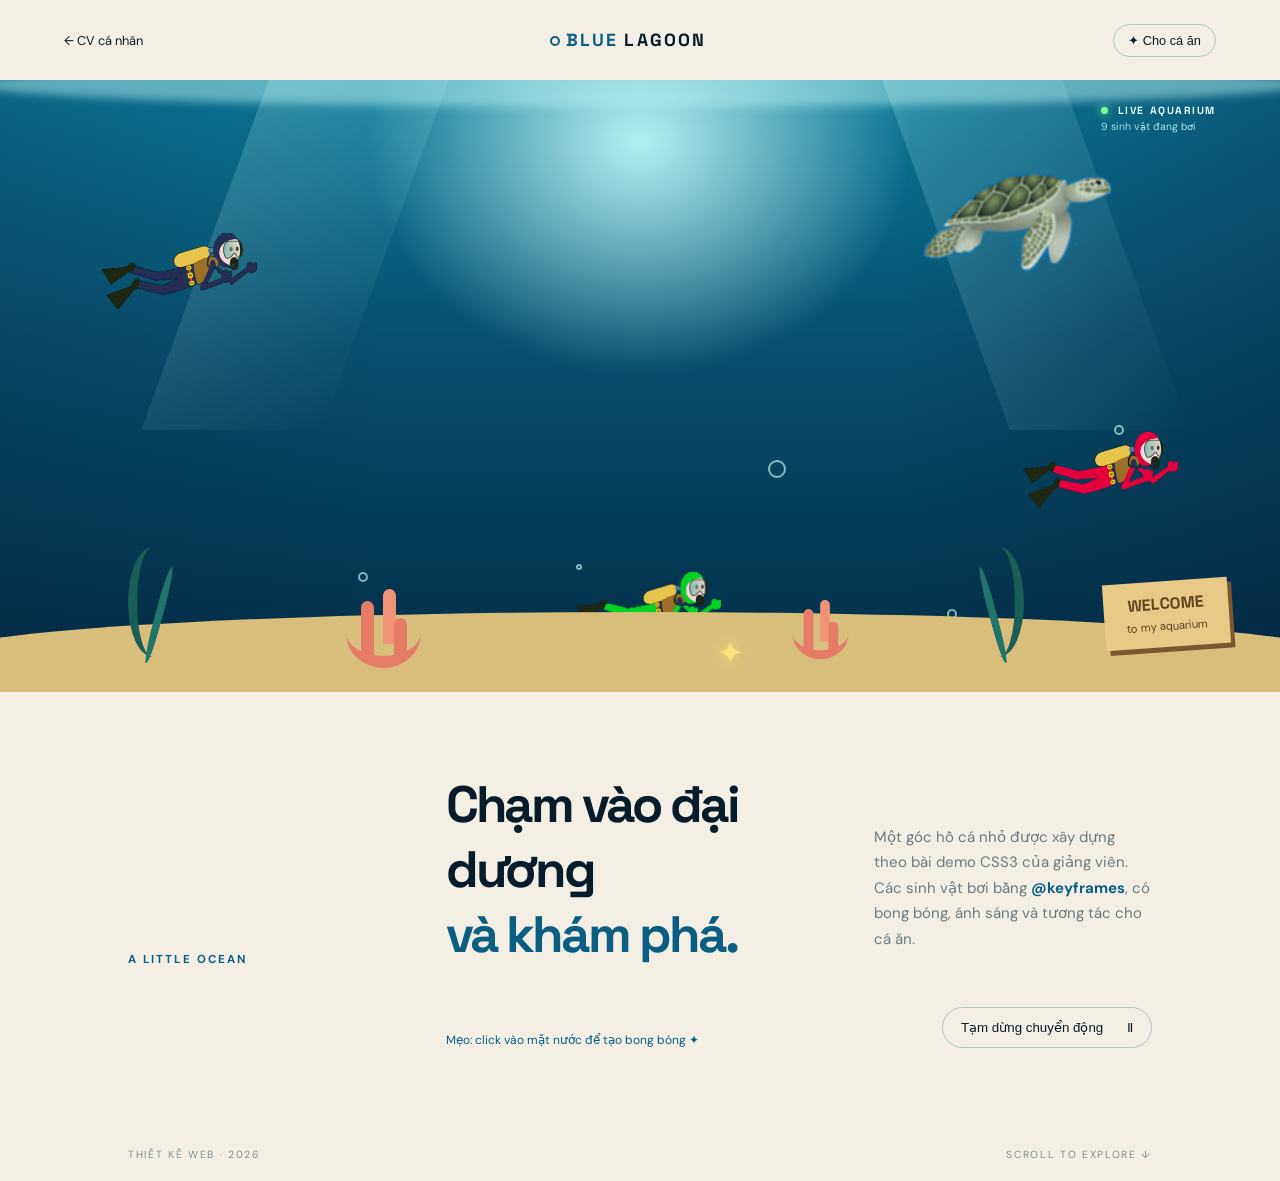
==== aquarium/index.html @ d22064ee "Polish aquarium scene and add water interaction Co-authored-by: Copilot <223556219+Copilot@users.nor" ====
<!DOCTYPE html>
<html lang="vi">
<head>
    <meta charset="UTF-8">
    <meta name="viewport" content="width=device-width, initial-scale=1.0">
    <meta name="description" content="Hồ cá tương tác - bài tập Thiết kế Web">
    <title>Hồ cá | Bài tập Thiết kế Web</title>
    <link rel="stylesheet" href="style.css">
</head>
<body>
    <header class="topbar">
        <a class="back-link" href="../profile.html">← CV cá nhân</a>
        <div class="title"><span class="bubble"></span><span>BLUE</span> LAGOON</div>
        <button class="feed-button" type="button">✦ Cho cá ăn</button>
    </header>
    <main>
        <section class="aquarium" aria-label="Hồ cá tương tác">
            <div class="water-surface"></div>
            <div class="light-ray ray-one"></div><div class="light-ray ray-two"></div>
            <div class="bubbles" aria-hidden="true"><i></i><i></i><i></i><i></i><i></i></div>
            <div class="water-label"><span class="live-dot"></span> LIVE AQUARIUM <small>9 sinh vật đang bơi</small></div>
            <img class="fish school-fish" src="assets/goldFishSchool.png" alt="Đàn cá vàng">
            <img class="fish school-fish school-fish-two" src="assets/goldFishSchool.png" alt="" aria-hidden="true">
            <img class="fish faint-fish" src="assets/faintSchool.png" alt="Đàn cá xanh">
            <img class="fish faint-fish faint-fish-two" src="assets/faintSchool.png" alt="" aria-hidden="true">
            <img class="animal turtle" src="assets/turtle.png" alt="Rùa biển">
            <img class="animal shark" src="assets/shark.png" alt="Cá mập">
            <img class="diver diver-one" src="assets/diver1.png" alt="Thợ lặn màu xanh">
            <img class="diver diver-two" src="assets/diver2.png" alt="Thợ lặn màu hồng">
            <img class="diver diver-three" src="assets/diver3.png" alt="Thợ lặn màu xanh lá">
            <div class="sand"></div><div class="seaweed seaweed-left"></div><div class="seaweed seaweed-right"></div>
            <div class="coral coral-left" aria-hidden="true"></div><div class="coral coral-right" aria-hidden="true"></div>
            <div class="treasure" aria-hidden="true">✦</div>
            <div class="food-zone" aria-live="polite"></div>
            <div class="sign">WELCOME<br><small>to my aquarium</small></div>
        </section>
        <section class="info">
            <p class="eyebrow">A LITTLE OCEAN</p>
            <h1>Chạm vào đại dương<br><em>và khám phá.</em></h1>
            <p class="description">Một góc hồ cá nhỏ được xây dựng theo bài demo CSS3 của giảng viên. Các sinh vật bơi bằng <strong>@keyframes</strong>, có bong bóng, ánh sáng và tương tác cho cá ăn.</p>
            <p class="hint">Mẹo: click vào mặt nước để tạo bong bóng ✦</p>
            <button class="motion-button" type="button" aria-pressed="true">Tạm dừng chuyển động <span>Ⅱ</span></button>
        </section>
    </main>
    <footer><span>THIẾT KẾ WEB · 2026</span><span>SCROLL TO EXPLORE ↓</span></footer>
    <script src="script.js"></script>
</body>
</html>
---- aquarium/style.css ----
@import url('https://fonts.googleapis.com/css2?family=DM+Sans:wght@400;500;700&family=Space+Grotesk:wght@500;700&display=swap');
:root{--ink:#071c2a;--blue:#0a5e82;--cyan:#6ed5d2;--cream:#f4efe5}*{box-sizing:border-box}body{margin:0;background:var(--cream);color:var(--ink);font:15px 'DM Sans',sans-serif}.topbar{height:80px;padding:0 5vw;display:flex;align-items:center;justify-content:space-between}.back-link,.feed-button{color:var(--ink);text-decoration:none;font-size:.8rem;background:none;border:0;cursor:pointer}.feed-button{border:1px solid #abc8c5;border-radius:50px;padding:8px 14px}.feed-button:hover{background:#dcefeb}.title{font:700 1.1rem 'Space Grotesk';letter-spacing:.12em}.title span{color:var(--blue)}.bubble{display:inline-block;width:10px;height:10px;border:2px solid var(--blue);border-radius:50%;margin-right:6px}.aquarium{height:min(68vh,620px);min-height:440px;position:relative;overflow:hidden;background:linear-gradient(180deg,#0d7897 0%,#07516f 42%,#032a44 100%);isolation:isolate}.aquarium:after{content:'';position:absolute;inset:0;background:radial-gradient(ellipse at 50% 10%,#b4eff2 0,transparent 30%),linear-gradient(90deg,rgba(8,28,55,.2),transparent 30%,transparent 70%,rgba(8,28,55,.3));z-index:-1}.water-surface{position:absolute;top:-18px;left:-2%;width:104%;height:45px;background:#b1eef0;opacity:.5;border-radius:50%;filter:blur(4px)}.light-ray{position:absolute;top:0;width:180px;height:350px;background:linear-gradient(130deg,rgba(200,255,255,.2),transparent);transform:skewX(-20deg)}.ray-one{left:16%}.ray-two{right:12%;transform:skewX(20deg)}.water-label{position:absolute;top:24px;right:5%;z-index:6;color:#e3ffff;font:700 .65rem 'Space Grotesk';letter-spacing:.15em}.water-label small{display:block;color:#a8e4e6;font:400 .65rem 'DM Sans';letter-spacing:0;margin-top:3px}.live-dot{display:inline-block;width:7px;height:7px;border-radius:50%;background:#79ff9e;box-shadow:0 0 10px #79ff9e;margin-right:5px;animation:pulse 1.4s infinite}.fish,.animal,.diver{position:absolute;z-index:2;user-select:none}.fish{width:140px}.school-fish{top:25%;left:-18%;animation:fish-cross 13s linear infinite}.school-fish-two{top:43%;left:-35%;width:105px;animation-duration:17s;animation-delay:-8s}.faint-fish{width:175px;top:48%;right:-25%;opacity:.75;animation:blue-cross 16s linear infinite}.faint-fish-two{top:64%;right:-35%;width:125px;animation-duration:20s;animation-delay:-14s}.animal{width:190px}.turtle{top:15%;right:13%;animation:turtle-path 12s ease-in-out infinite}.shark{width:230px;bottom:18%;left:-26%;animation:shark-path 18s linear infinite}.diver{width:155px}.diver-one{top:25%;left:8%;animation:dive 8s ease-in-out infinite}.diver-two{bottom:30%;right:8%;animation:dive 10s ease-in-out infinite reverse}.diver-three{width:145px;bottom:8%;left:45%;animation:dive 9s ease-in-out infinite 1s}.sand{position:absolute;bottom:-45px;left:-5%;width:110%;height:125px;background:#d9bd7a;border-radius:50% 50% 0 0/35% 35% 0 0;z-index:3}.seaweed{position:absolute;bottom:35px;width:50px;height:110px;border-left:9px solid #185f55;border-radius:50%;z-index:4}.seaweed:after{content:'';position:absolute;left:18px;top:18px;height:100px;border-left:8px solid #217469;border-radius:50%;transform:rotate(15deg)}.seaweed-left{left:10%}.seaweed-right{right:20%;transform:scaleX(-1)}.coral{position:absolute;bottom:24px;width:75px;height:70px;z-index:4;border-bottom:12px solid #e67b68;border-radius:50%}.coral:before,.coral:after{content:'';position:absolute;bottom:0;width:13px;border-radius:15px 15px 0 0;background:#e67b68}.coral:before{left:15px;height:55px;box-shadow:22px -12px 0 #ef9276}.coral:after{left:48px;height:38px}.coral-left{left:27%}.coral-right{right:33%;transform:scale(.75)}.treasure{position:absolute;bottom:18px;left:56%;z-index:4;color:#ffe27b;font-size:2rem;text-shadow:0 0 14px #ffe27b;animation:glow 2s infinite}.sign{position:absolute;z-index:5;bottom:45px;right:4%;padding:12px 22px;background:#e8c986;color:#5e4322;text-align:center;font:700 1rem 'Space Grotesk';transform:rotate(-4deg);box-shadow:4px 5px 0 #7b5730}.sign small{font:400 .7rem 'DM Sans'}.bubbles i{position:absolute;bottom:18%;left:28%;width:10px;height:10px;border:2px solid #b6f1ec;border-radius:50%;opacity:.7;animation:rise 6s infinite}.bubbles i:nth-child(2){left:60%;bottom:35%;width:18px;height:18px;animation-delay:1s}.bubbles i:nth-child(3){left:74%;bottom:12%;animation-delay:2.5s}.bubbles i:nth-child(4){left:45%;bottom:20%;width:6px;height:6px;animation-delay:3s}.bubbles i:nth-child(5){left:87%;bottom:42%;animation-delay:1.5s}.food-zone{position:absolute;inset:0;z-index:7;pointer-events:none}.food{position:absolute;width:8px;height:8px;background:#f1cc65;border-radius:50%;animation:food-fall 2.8s ease-in forwards;box-shadow:0 0 7px #ffe8a3}.water-ripple{position:absolute;width:25px;height:25px;border:2px solid #b8ffff;border-radius:50%;z-index:8;pointer-events:none;animation:ripple 1.4s ease-out forwards}.info{padding:80px 10vw;display:grid;grid-template-columns:1fr 1.4fr 1fr;gap:40px;align-items:end}.eyebrow{font-size:.72rem;letter-spacing:.18em;color:var(--blue);font-weight:700;margin:0}.info h1{font:700 clamp(2.2rem,4vw,4.2rem) 'Space Grotesk';letter-spacing:-.06em;margin:0}.info h1 em{color:var(--blue);font-style:normal}.description{max-width:300px;color:#687b82;line-height:1.7}.description strong{color:var(--blue)}.hint{color:#0a5e82;font-size:.75rem;grid-column:2;margin:0}.motion-button{border:1px solid #abc8c5;border-radius:50px;background:transparent;padding:12px 18px;color:var(--ink);cursor:pointer;justify-self:end}.motion-button span{margin-left:20px}footer{display:flex;justify-content:space-between;padding:20px 10vw;font-size:.65rem;letter-spacing:.16em;color:#789095}@keyframes fish-cross{0%{transform:translateX(0) scaleX(1)}45%{transform:translateX(65vw) translateY(28px) scaleX(1)}50%{transform:translateX(72vw) translateY(24px) scaleX(-1)}95%{transform:translateX(-4vw) translateY(-18px) scaleX(-1)}100%{transform:translateX(0) translateY(0) scaleX(1)}}@keyframes blue-cross{0%{transform:translateX(0) scaleX(-1)}48%{transform:translateX(-70vw) translateY(-25px) scaleX(-1)}52%{transform:translateX(-76vw) translateY(-20px) scaleX(1)}100%{transform:translateX(0) translateY(10px) scaleX(1)}}@keyframes shark-path{0%{transform:translateX(0) scaleX(1)}48%{transform:translateX(72vw) translateY(-35px) scaleX(1)}52%{transform:translateX(78vw) translateY(-35px) scaleX(-1)}100%{transform:translateX(0) translateY(12px) scaleX(-1)}}@keyframes turtle-path{0%,100%{transform:translate(0,0) rotate(2deg)}35%{transform:translate(-90px,35px) rotate(-5deg)}70%{transform:translate(-230px,10px) rotate(4deg)}}@keyframes float{50%{transform:translateY(-20px) rotate(3deg)}}@keyframes dive{50%{transform:translateY(25px) rotate(-4deg)}}@keyframes rise{to{transform:translateY(-230px);opacity:0}}@keyframes pulse{50%{opacity:.35}}@keyframes glow{50%{opacity:.45;transform:scale(1.2)}}@keyframes ripple{to{transform:scale(4);opacity:0}}@keyframes food-fall{0%{transform:translateY(0);opacity:1}100%{transform:translateY(340px) scale(.5);opacity:0}}.paused *{animation-play-state:paused!important}@media(max-width:750px){.topbar{padding:0 20px}.title{font-size:.8rem}.aquarium{min-height:500px}.diver{width:110px}.shark{width:180px;left:-35%}.turtle{width:150px;right:2%}.school-fish{left:-35%}.coral-left{left:18%}.coral-right{right:15%}.info{padding:55px 24px;display:block}.info h1{margin:18px 0}.description{max-width:none}.hint{margin-top:15px}.motion-button{margin-top:20px}.footer{padding:20px 24px}.footer span:last-child{display:none}}
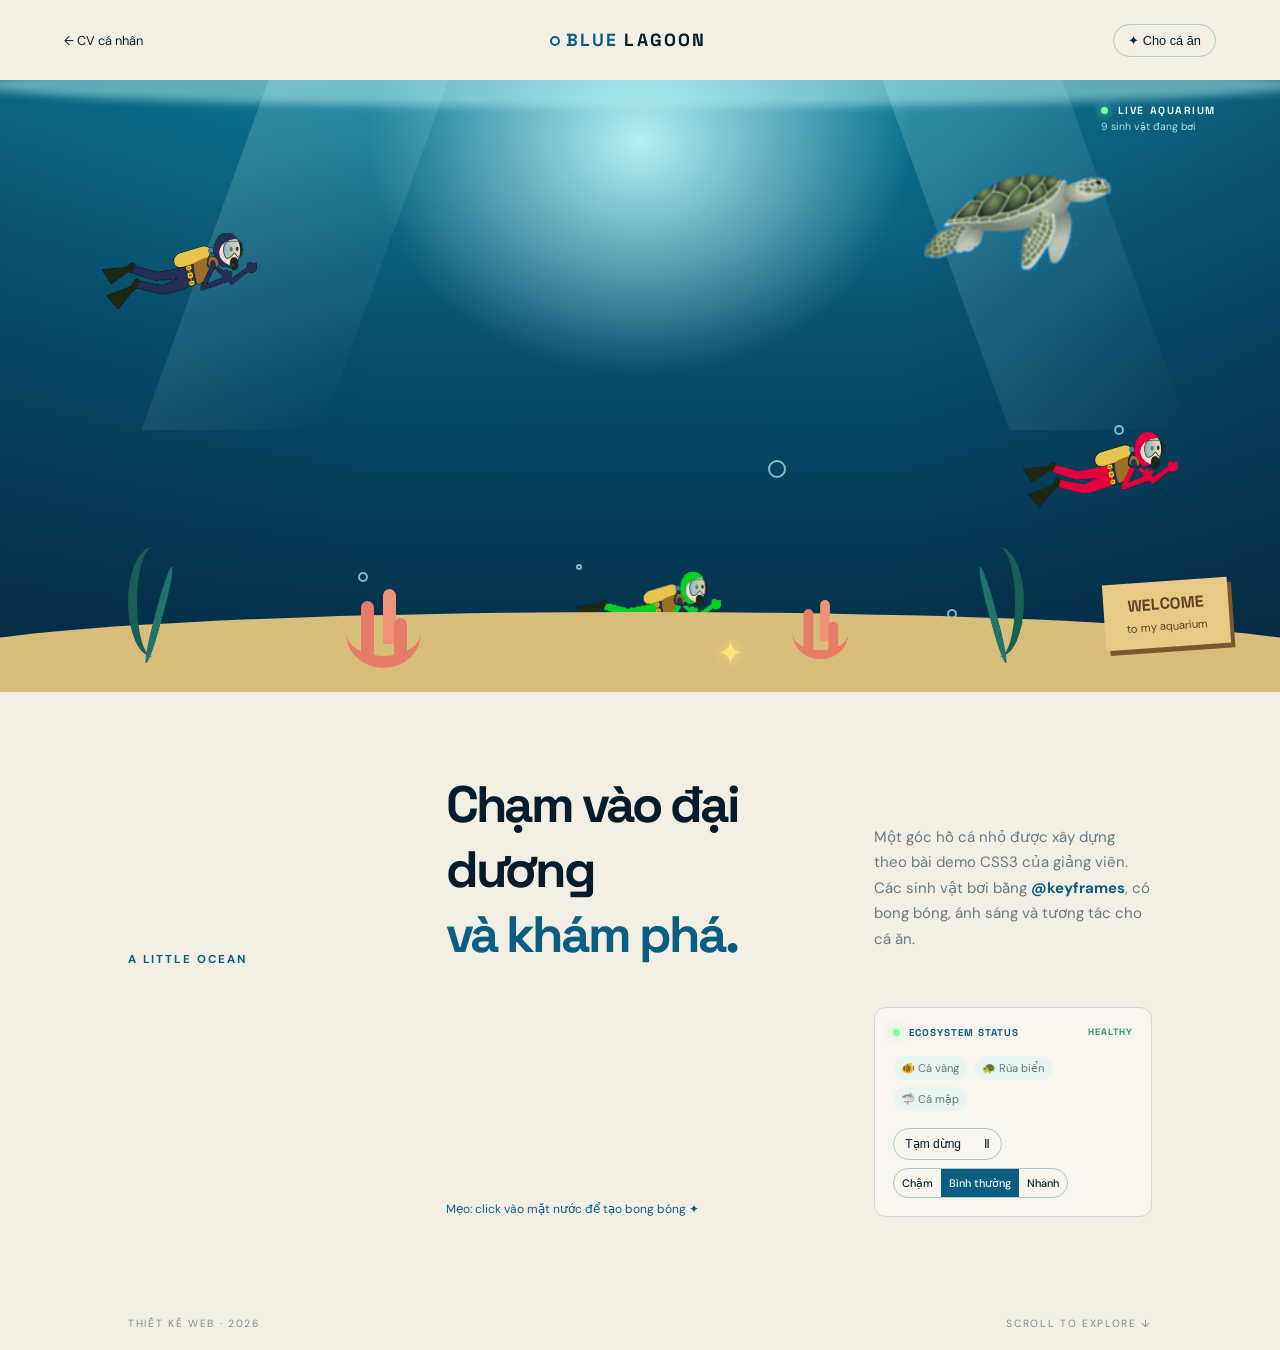
==== commit 1f6c0345: "Add aquarium status dashboard and speed controls Co-authored-by: Copilot <223556219+Copilot@users.no" ====
--- a/aquarium/index.html
+++ b/aquarium/index.html
@@ -39,7 +39,11 @@
             <h1>Chạm vào đại dương<br><em>và khám phá.</em></h1>
             <p class="description">Một góc hồ cá nhỏ được xây dựng theo bài demo CSS3 của giảng viên. Các sinh vật bơi bằng <strong>@keyframes</strong>, có bong bóng, ánh sáng và tương tác cho cá ăn.</p>
             <p class="hint">Mẹo: click vào mặt nước để tạo bong bóng ✦</p>
-            <button class="motion-button" type="button" aria-pressed="true">Tạm dừng chuyển động <span>Ⅱ</span></button>
+            <div class="aquarium-dashboard">
+                <div class="dashboard-title"><span class="live-dot"></span> ECOSYSTEM STATUS <b>HEALTHY</b></div>
+                <div class="species"><span>🐠 Cá vàng</span><span>🐢 Rùa biển</span><span>🦈 Cá mập</span></div>
+                <div class="controls"><button class="motion-button" type="button" aria-pressed="true">Tạm dừng <span>Ⅱ</span></button><div class="speed-controls" aria-label="Tốc độ bơi"><button type="button" data-speed="slow">Chậm</button><button class="active" type="button" data-speed="normal">Bình thường</button><button type="button" data-speed="fast">Nhanh</button></div></div>
+            </div>
         </section>
     </main>
     <footer><span>THIẾT KẾ WEB · 2026</span><span>SCROLL TO EXPLORE ↓</span></footer>
--- a/aquarium/style.css
+++ b/aquarium/style.css
@@ -1,2 +1,3 @@
 @import url('https://fonts.googleapis.com/css2?family=DM+Sans:wght@400;500;700&family=Space+Grotesk:wght@500;700&display=swap');
 :root{--ink:#071c2a;--blue:#0a5e82;--cyan:#6ed5d2;--cream:#f4efe5}*{box-sizing:border-box}body{margin:0;background:var(--cream);color:var(--ink);font:15px 'DM Sans',sans-serif}.topbar{height:80px;padding:0 5vw;display:flex;align-items:center;justify-content:space-between}.back-link,.feed-button{color:var(--ink);text-decoration:none;font-size:.8rem;background:none;border:0;cursor:pointer}.feed-button{border:1px solid #abc8c5;border-radius:50px;padding:8px 14px}.feed-button:hover{background:#dcefeb}.title{font:700 1.1rem 'Space Grotesk';letter-spacing:.12em}.title span{color:var(--blue)}.bubble{display:inline-block;width:10px;height:10px;border:2px solid var(--blue);border-radius:50%;margin-right:6px}.aquarium{height:min(68vh,620px);min-height:440px;position:relative;overflow:hidden;background:linear-gradient(180deg,#0d7897 0%,#07516f 42%,#032a44 100%);isolation:isolate}.aquarium:after{content:'';position:absolute;inset:0;background:radial-gradient(ellipse at 50% 10%,#b4eff2 0,transparent 30%),linear-gradient(90deg,rgba(8,28,55,.2),transparent 30%,transparent 70%,rgba(8,28,55,.3));z-index:-1}.water-surface{position:absolute;top:-18px;left:-2%;width:104%;height:45px;background:#b1eef0;opacity:.5;border-radius:50%;filter:blur(4px)}.light-ray{position:absolute;top:0;width:180px;height:350px;background:linear-gradient(130deg,rgba(200,255,255,.2),transparent);transform:skewX(-20deg)}.ray-one{left:16%}.ray-two{right:12%;transform:skewX(20deg)}.water-label{position:absolute;top:24px;right:5%;z-index:6;color:#e3ffff;font:700 .65rem 'Space Grotesk';letter-spacing:.15em}.water-label small{display:block;color:#a8e4e6;font:400 .65rem 'DM Sans';letter-spacing:0;margin-top:3px}.live-dot{display:inline-block;width:7px;height:7px;border-radius:50%;background:#79ff9e;box-shadow:0 0 10px #79ff9e;margin-right:5px;animation:pulse 1.4s infinite}.fish,.animal,.diver{position:absolute;z-index:2;user-select:none}.fish{width:140px}.school-fish{top:25%;left:-18%;animation:fish-cross 13s linear infinite}.school-fish-two{top:43%;left:-35%;width:105px;animation-duration:17s;animation-delay:-8s}.faint-fish{width:175px;top:48%;right:-25%;opacity:.75;animation:blue-cross 16s linear infinite}.faint-fish-two{top:64%;right:-35%;width:125px;animation-duration:20s;animation-delay:-14s}.animal{width:190px}.turtle{top:15%;right:13%;animation:turtle-path 12s ease-in-out infinite}.shark{width:230px;bottom:18%;left:-26%;animation:shark-path 18s linear infinite}.diver{width:155px}.diver-one{top:25%;left:8%;animation:dive 8s ease-in-out infinite}.diver-two{bottom:30%;right:8%;animation:dive 10s ease-in-out infinite reverse}.diver-three{width:145px;bottom:8%;left:45%;animation:dive 9s ease-in-out infinite 1s}.sand{position:absolute;bottom:-45px;left:-5%;width:110%;height:125px;background:#d9bd7a;border-radius:50% 50% 0 0/35% 35% 0 0;z-index:3}.seaweed{position:absolute;bottom:35px;width:50px;height:110px;border-left:9px solid #185f55;border-radius:50%;z-index:4}.seaweed:after{content:'';position:absolute;left:18px;top:18px;height:100px;border-left:8px solid #217469;border-radius:50%;transform:rotate(15deg)}.seaweed-left{left:10%}.seaweed-right{right:20%;transform:scaleX(-1)}.coral{position:absolute;bottom:24px;width:75px;height:70px;z-index:4;border-bottom:12px solid #e67b68;border-radius:50%}.coral:before,.coral:after{content:'';position:absolute;bottom:0;width:13px;border-radius:15px 15px 0 0;background:#e67b68}.coral:before{left:15px;height:55px;box-shadow:22px -12px 0 #ef9276}.coral:after{left:48px;height:38px}.coral-left{left:27%}.coral-right{right:33%;transform:scale(.75)}.treasure{position:absolute;bottom:18px;left:56%;z-index:4;color:#ffe27b;font-size:2rem;text-shadow:0 0 14px #ffe27b;animation:glow 2s infinite}.sign{position:absolute;z-index:5;bottom:45px;right:4%;padding:12px 22px;background:#e8c986;color:#5e4322;text-align:center;font:700 1rem 'Space Grotesk';transform:rotate(-4deg);box-shadow:4px 5px 0 #7b5730}.sign small{font:400 .7rem 'DM Sans'}.bubbles i{position:absolute;bottom:18%;left:28%;width:10px;height:10px;border:2px solid #b6f1ec;border-radius:50%;opacity:.7;animation:rise 6s infinite}.bubbles i:nth-child(2){left:60%;bottom:35%;width:18px;height:18px;animation-delay:1s}.bubbles i:nth-child(3){left:74%;bottom:12%;animation-delay:2.5s}.bubbles i:nth-child(4){left:45%;bottom:20%;width:6px;height:6px;animation-delay:3s}.bubbles i:nth-child(5){left:87%;bottom:42%;animation-delay:1.5s}.food-zone{position:absolute;inset:0;z-index:7;pointer-events:none}.food{position:absolute;width:8px;height:8px;background:#f1cc65;border-radius:50%;animation:food-fall 2.8s ease-in forwards;box-shadow:0 0 7px #ffe8a3}.water-ripple{position:absolute;width:25px;height:25px;border:2px solid #b8ffff;border-radius:50%;z-index:8;pointer-events:none;animation:ripple 1.4s ease-out forwards}.info{padding:80px 10vw;display:grid;grid-template-columns:1fr 1.4fr 1fr;gap:40px;align-items:end}.eyebrow{font-size:.72rem;letter-spacing:.18em;color:var(--blue);font-weight:700;margin:0}.info h1{font:700 clamp(2.2rem,4vw,4.2rem) 'Space Grotesk';letter-spacing:-.06em;margin:0}.info h1 em{color:var(--blue);font-style:normal}.description{max-width:300px;color:#687b82;line-height:1.7}.description strong{color:var(--blue)}.hint{color:#0a5e82;font-size:.75rem;grid-column:2;margin:0}.motion-button{border:1px solid #abc8c5;border-radius:50px;background:transparent;padding:12px 18px;color:var(--ink);cursor:pointer;justify-self:end}.motion-button span{margin-left:20px}footer{display:flex;justify-content:space-between;padding:20px 10vw;font-size:.65rem;letter-spacing:.16em;color:#789095}@keyframes fish-cross{0%{transform:translateX(0) scaleX(1)}45%{transform:translateX(65vw) translateY(28px) scaleX(1)}50%{transform:translateX(72vw) translateY(24px) scaleX(-1)}95%{transform:translateX(-4vw) translateY(-18px) scaleX(-1)}100%{transform:translateX(0) translateY(0) scaleX(1)}}@keyframes blue-cross{0%{transform:translateX(0) scaleX(-1)}48%{transform:translateX(-70vw) translateY(-25px) scaleX(-1)}52%{transform:translateX(-76vw) translateY(-20px) scaleX(1)}100%{transform:translateX(0) translateY(10px) scaleX(1)}}@keyframes shark-path{0%{transform:translateX(0) scaleX(1)}48%{transform:translateX(72vw) translateY(-35px) scaleX(1)}52%{transform:translateX(78vw) translateY(-35px) scaleX(-1)}100%{transform:translateX(0) translateY(12px) scaleX(-1)}}@keyframes turtle-path{0%,100%{transform:translate(0,0) rotate(2deg)}35%{transform:translate(-90px,35px) rotate(-5deg)}70%{transform:translate(-230px,10px) rotate(4deg)}}@keyframes float{50%{transform:translateY(-20px) rotate(3deg)}}@keyframes dive{50%{transform:translateY(25px) rotate(-4deg)}}@keyframes rise{to{transform:translateY(-230px);opacity:0}}@keyframes pulse{50%{opacity:.35}}@keyframes glow{50%{opacity:.45;transform:scale(1.2)}}@keyframes ripple{to{transform:scale(4);opacity:0}}@keyframes food-fall{0%{transform:translateY(0);opacity:1}100%{transform:translateY(340px) scale(.5);opacity:0}}.paused *{animation-play-state:paused!important}@media(max-width:750px){.topbar{padding:0 20px}.title{font-size:.8rem}.aquarium{min-height:500px}.diver{width:110px}.shark{width:180px;left:-35%}.turtle{width:150px;right:2%}.school-fish{left:-35%}.coral-left{left:18%}.coral-right{right:15%}.info{padding:55px 24px;display:block}.info h1{margin:18px 0}.description{max-width:none}.hint{margin-top:15px}.motion-button{margin-top:20px}.footer{padding:20px 24px}.footer span:last-child{display:none}}
+.aquarium-dashboard{grid-column:3;border:1px solid #c8dcd8;border-radius:12px;padding:18px;background:rgba(255,255,255,.32);min-width:230px}.dashboard-title{font:700 .62rem 'Space Grotesk';letter-spacing:.1em;color:var(--blue)}.dashboard-title b{float:right;color:#2d9a69;font-size:.58rem}.species{display:flex;flex-wrap:wrap;gap:7px;margin:17px 0;color:#627980;font-size:.7rem}.species span{background:#e8f4f0;border-radius:50px;padding:5px 8px}.controls{display:flex;flex-wrap:wrap;gap:8px}.motion-button{margin:0!important;padding:8px 11px;font-size:.75rem}.speed-controls{display:flex;border:1px solid #abc8c5;border-radius:50px;overflow:hidden}.speed-controls button{border:0;background:transparent;color:var(--ink);font:500 .68rem 'DM Sans';padding:7px 8px;cursor:pointer}.speed-controls button.active,.speed-controls button:hover{background:var(--blue);color:#fff}.speed-slow .school-fish{animation-duration:22s}.speed-slow .school-fish-two{animation-duration:28s}.speed-slow .faint-fish{animation-duration:25s}.speed-slow .faint-fish-two{animation-duration:30s}.speed-slow .shark{animation-duration:28s}.speed-fast .school-fish{animation-duration:8s}.speed-fast .school-fish-two{animation-duration:11s}.speed-fast .faint-fish{animation-duration:10s}.speed-fast .faint-fish-two{animation-duration:13s}.speed-fast .shark{animation-duration:12s}@media(max-width:750px){.aquarium-dashboard{margin-top:25px}.controls{display:block}.speed-controls{display:inline-flex;margin-top:10px}}
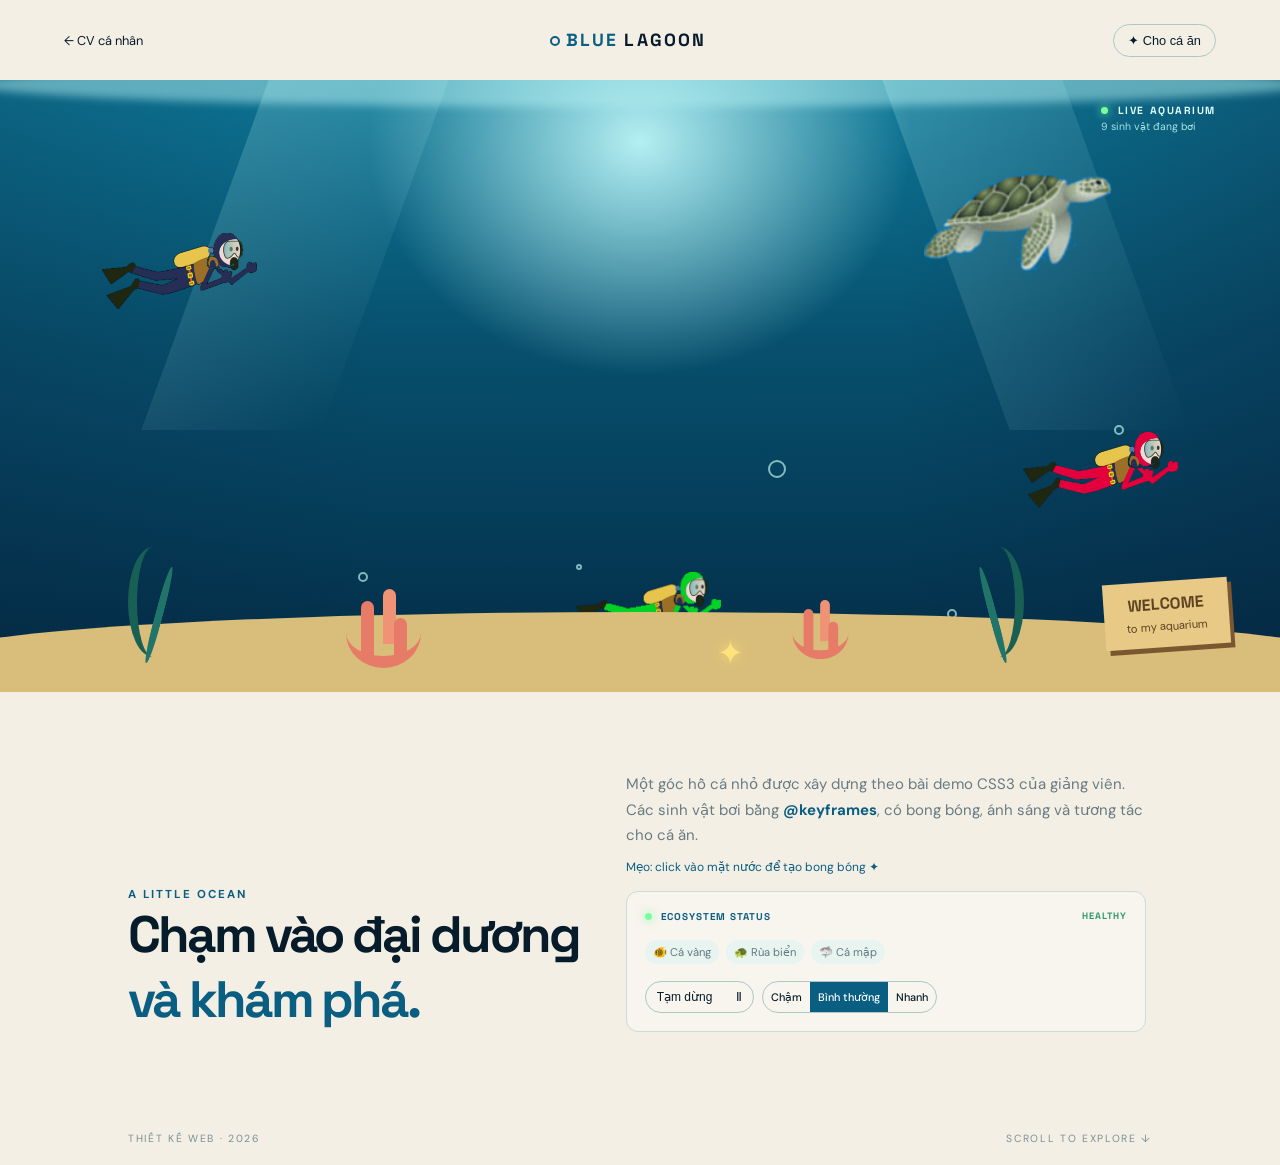
==== commit 51447e4b: "Fix aquarium layout and cache speed controls Co-authored-by: Copilot <223556219+Copilot@users.norepl" ====
--- a/aquarium/index.html
+++ b/aquarium/index.html
@@ -35,18 +35,22 @@
             <div class="sign">WELCOME<br><small>to my aquarium</small></div>
         </section>
         <section class="info">
-            <p class="eyebrow">A LITTLE OCEAN</p>
-            <h1>Chạm vào đại dương<br><em>và khám phá.</em></h1>
-            <p class="description">Một góc hồ cá nhỏ được xây dựng theo bài demo CSS3 của giảng viên. Các sinh vật bơi bằng <strong>@keyframes</strong>, có bong bóng, ánh sáng và tương tác cho cá ăn.</p>
-            <p class="hint">Mẹo: click vào mặt nước để tạo bong bóng ✦</p>
-            <div class="aquarium-dashboard">
-                <div class="dashboard-title"><span class="live-dot"></span> ECOSYSTEM STATUS <b>HEALTHY</b></div>
-                <div class="species"><span>🐠 Cá vàng</span><span>🐢 Rùa biển</span><span>🦈 Cá mập</span></div>
-                <div class="controls"><button class="motion-button" type="button" aria-pressed="true">Tạm dừng <span>Ⅱ</span></button><div class="speed-controls" aria-label="Tốc độ bơi"><button type="button" data-speed="slow">Chậm</button><button class="active" type="button" data-speed="normal">Bình thường</button><button type="button" data-speed="fast">Nhanh</button></div></div>
+            <div class="info-heading">
+                <p class="eyebrow">A LITTLE OCEAN</p>
+                <h1>Chạm vào đại dương<br><em>và khám phá.</em></h1>
+            </div>
+            <div class="info-panel">
+                <p class="description">Một góc hồ cá nhỏ được xây dựng theo bài demo CSS3 của giảng viên. Các sinh vật bơi bằng <strong>@keyframes</strong>, có bong bóng, ánh sáng và tương tác cho cá ăn.</p>
+                <p class="hint">Mẹo: click vào mặt nước để tạo bong bóng ✦</p>
+                <div class="aquarium-dashboard">
+                    <div class="dashboard-title"><span class="live-dot"></span> ECOSYSTEM STATUS <b>HEALTHY</b></div>
+                    <div class="species"><span>🐠 Cá vàng</span><span>🐢 Rùa biển</span><span>🦈 Cá mập</span></div>
+                    <div class="controls"><button class="motion-button" type="button" aria-pressed="true">Tạm dừng <span>Ⅱ</span></button><div class="speed-controls" aria-label="Tốc độ bơi"><button type="button" data-speed="slow">Chậm</button><button type="button" class="active" data-speed="normal">Bình thường</button><button type="button" data-speed="fast">Nhanh</button></div></div>
+                </div>
             </div>
         </section>
     </main>
     <footer><span>THIẾT KẾ WEB · 2026</span><span>SCROLL TO EXPLORE ↓</span></footer>
-    <script src="script.js"></script>
+    <script src="script.js?v=fix1"></script>
 </body>
 </html>
--- a/aquarium/style.css
+++ b/aquarium/style.css
@@ -1,3 +1,12 @@
 @import url('https://fonts.googleapis.com/css2?family=DM+Sans:wght@400;500;700&family=Space+Grotesk:wght@500;700&display=swap');
-:root{--ink:#071c2a;--blue:#0a5e82;--cyan:#6ed5d2;--cream:#f4efe5}*{box-sizing:border-box}body{margin:0;background:var(--cream);color:var(--ink);font:15px 'DM Sans',sans-serif}.topbar{height:80px;padding:0 5vw;display:flex;align-items:center;justify-content:space-between}.back-link,.feed-button{color:var(--ink);text-decoration:none;font-size:.8rem;background:none;border:0;cursor:pointer}.feed-button{border:1px solid #abc8c5;border-radius:50px;padding:8px 14px}.feed-button:hover{background:#dcefeb}.title{font:700 1.1rem 'Space Grotesk';letter-spacing:.12em}.title span{color:var(--blue)}.bubble{display:inline-block;width:10px;height:10px;border:2px solid var(--blue);border-radius:50%;margin-right:6px}.aquarium{height:min(68vh,620px);min-height:440px;position:relative;overflow:hidden;background:linear-gradient(180deg,#0d7897 0%,#07516f 42%,#032a44 100%);isolation:isolate}.aquarium:after{content:'';position:absolute;inset:0;background:radial-gradient(ellipse at 50% 10%,#b4eff2 0,transparent 30%),linear-gradient(90deg,rgba(8,28,55,.2),transparent 30%,transparent 70%,rgba(8,28,55,.3));z-index:-1}.water-surface{position:absolute;top:-18px;left:-2%;width:104%;height:45px;background:#b1eef0;opacity:.5;border-radius:50%;filter:blur(4px)}.light-ray{position:absolute;top:0;width:180px;height:350px;background:linear-gradient(130deg,rgba(200,255,255,.2),transparent);transform:skewX(-20deg)}.ray-one{left:16%}.ray-two{right:12%;transform:skewX(20deg)}.water-label{position:absolute;top:24px;right:5%;z-index:6;color:#e3ffff;font:700 .65rem 'Space Grotesk';letter-spacing:.15em}.water-label small{display:block;color:#a8e4e6;font:400 .65rem 'DM Sans';letter-spacing:0;margin-top:3px}.live-dot{display:inline-block;width:7px;height:7px;border-radius:50%;background:#79ff9e;box-shadow:0 0 10px #79ff9e;margin-right:5px;animation:pulse 1.4s infinite}.fish,.animal,.diver{position:absolute;z-index:2;user-select:none}.fish{width:140px}.school-fish{top:25%;left:-18%;animation:fish-cross 13s linear infinite}.school-fish-two{top:43%;left:-35%;width:105px;animation-duration:17s;animation-delay:-8s}.faint-fish{width:175px;top:48%;right:-25%;opacity:.75;animation:blue-cross 16s linear infinite}.faint-fish-two{top:64%;right:-35%;width:125px;animation-duration:20s;animation-delay:-14s}.animal{width:190px}.turtle{top:15%;right:13%;animation:turtle-path 12s ease-in-out infinite}.shark{width:230px;bottom:18%;left:-26%;animation:shark-path 18s linear infinite}.diver{width:155px}.diver-one{top:25%;left:8%;animation:dive 8s ease-in-out infinite}.diver-two{bottom:30%;right:8%;animation:dive 10s ease-in-out infinite reverse}.diver-three{width:145px;bottom:8%;left:45%;animation:dive 9s ease-in-out infinite 1s}.sand{position:absolute;bottom:-45px;left:-5%;width:110%;height:125px;background:#d9bd7a;border-radius:50% 50% 0 0/35% 35% 0 0;z-index:3}.seaweed{position:absolute;bottom:35px;width:50px;height:110px;border-left:9px solid #185f55;border-radius:50%;z-index:4}.seaweed:after{content:'';position:absolute;left:18px;top:18px;height:100px;border-left:8px solid #217469;border-radius:50%;transform:rotate(15deg)}.seaweed-left{left:10%}.seaweed-right{right:20%;transform:scaleX(-1)}.coral{position:absolute;bottom:24px;width:75px;height:70px;z-index:4;border-bottom:12px solid #e67b68;border-radius:50%}.coral:before,.coral:after{content:'';position:absolute;bottom:0;width:13px;border-radius:15px 15px 0 0;background:#e67b68}.coral:before{left:15px;height:55px;box-shadow:22px -12px 0 #ef9276}.coral:after{left:48px;height:38px}.coral-left{left:27%}.coral-right{right:33%;transform:scale(.75)}.treasure{position:absolute;bottom:18px;left:56%;z-index:4;color:#ffe27b;font-size:2rem;text-shadow:0 0 14px #ffe27b;animation:glow 2s infinite}.sign{position:absolute;z-index:5;bottom:45px;right:4%;padding:12px 22px;background:#e8c986;color:#5e4322;text-align:center;font:700 1rem 'Space Grotesk';transform:rotate(-4deg);box-shadow:4px 5px 0 #7b5730}.sign small{font:400 .7rem 'DM Sans'}.bubbles i{position:absolute;bottom:18%;left:28%;width:10px;height:10px;border:2px solid #b6f1ec;border-radius:50%;opacity:.7;animation:rise 6s infinite}.bubbles i:nth-child(2){left:60%;bottom:35%;width:18px;height:18px;animation-delay:1s}.bubbles i:nth-child(3){left:74%;bottom:12%;animation-delay:2.5s}.bubbles i:nth-child(4){left:45%;bottom:20%;width:6px;height:6px;animation-delay:3s}.bubbles i:nth-child(5){left:87%;bottom:42%;animation-delay:1.5s}.food-zone{position:absolute;inset:0;z-index:7;pointer-events:none}.food{position:absolute;width:8px;height:8px;background:#f1cc65;border-radius:50%;animation:food-fall 2.8s ease-in forwards;box-shadow:0 0 7px #ffe8a3}.water-ripple{position:absolute;width:25px;height:25px;border:2px solid #b8ffff;border-radius:50%;z-index:8;pointer-events:none;animation:ripple 1.4s ease-out forwards}.info{padding:80px 10vw;display:grid;grid-template-columns:1fr 1.4fr 1fr;gap:40px;align-items:end}.eyebrow{font-size:.72rem;letter-spacing:.18em;color:var(--blue);font-weight:700;margin:0}.info h1{font:700 clamp(2.2rem,4vw,4.2rem) 'Space Grotesk';letter-spacing:-.06em;margin:0}.info h1 em{color:var(--blue);font-style:normal}.description{max-width:300px;color:#687b82;line-height:1.7}.description strong{color:var(--blue)}.hint{color:#0a5e82;font-size:.75rem;grid-column:2;margin:0}.motion-button{border:1px solid #abc8c5;border-radius:50px;background:transparent;padding:12px 18px;color:var(--ink);cursor:pointer;justify-self:end}.motion-button span{margin-left:20px}footer{display:flex;justify-content:space-between;padding:20px 10vw;font-size:.65rem;letter-spacing:.16em;color:#789095}@keyframes fish-cross{0%{transform:translateX(0) scaleX(1)}45%{transform:translateX(65vw) translateY(28px) scaleX(1)}50%{transform:translateX(72vw) translateY(24px) scaleX(-1)}95%{transform:translateX(-4vw) translateY(-18px) scaleX(-1)}100%{transform:translateX(0) translateY(0) scaleX(1)}}@keyframes blue-cross{0%{transform:translateX(0) scaleX(-1)}48%{transform:translateX(-70vw) translateY(-25px) scaleX(-1)}52%{transform:translateX(-76vw) translateY(-20px) scaleX(1)}100%{transform:translateX(0) translateY(10px) scaleX(1)}}@keyframes shark-path{0%{transform:translateX(0) scaleX(1)}48%{transform:translateX(72vw) translateY(-35px) scaleX(1)}52%{transform:translateX(78vw) translateY(-35px) scaleX(-1)}100%{transform:translateX(0) translateY(12px) scaleX(-1)}}@keyframes turtle-path{0%,100%{transform:translate(0,0) rotate(2deg)}35%{transform:translate(-90px,35px) rotate(-5deg)}70%{transform:translate(-230px,10px) rotate(4deg)}}@keyframes float{50%{transform:translateY(-20px) rotate(3deg)}}@keyframes dive{50%{transform:translateY(25px) rotate(-4deg)}}@keyframes rise{to{transform:translateY(-230px);opacity:0}}@keyframes pulse{50%{opacity:.35}}@keyframes glow{50%{opacity:.45;transform:scale(1.2)}}@keyframes ripple{to{transform:scale(4);opacity:0}}@keyframes food-fall{0%{transform:translateY(0);opacity:1}100%{transform:translateY(340px) scale(.5);opacity:0}}.paused *{animation-play-state:paused!important}@media(max-width:750px){.topbar{padding:0 20px}.title{font-size:.8rem}.aquarium{min-height:500px}.diver{width:110px}.shark{width:180px;left:-35%}.turtle{width:150px;right:2%}.school-fish{left:-35%}.coral-left{left:18%}.coral-right{right:15%}.info{padding:55px 24px;display:block}.info h1{margin:18px 0}.description{max-width:none}.hint{margin-top:15px}.motion-button{margin-top:20px}.footer{padding:20px 24px}.footer span:last-child{display:none}}
-.aquarium-dashboard{grid-column:3;border:1px solid #c8dcd8;border-radius:12px;padding:18px;background:rgba(255,255,255,.32);min-width:230px}.dashboard-title{font:700 .62rem 'Space Grotesk';letter-spacing:.1em;color:var(--blue)}.dashboard-title b{float:right;color:#2d9a69;font-size:.58rem}.species{display:flex;flex-wrap:wrap;gap:7px;margin:17px 0;color:#627980;font-size:.7rem}.species span{background:#e8f4f0;border-radius:50px;padding:5px 8px}.controls{display:flex;flex-wrap:wrap;gap:8px}.motion-button{margin:0!important;padding:8px 11px;font-size:.75rem}.speed-controls{display:flex;border:1px solid #abc8c5;border-radius:50px;overflow:hidden}.speed-controls button{border:0;background:transparent;color:var(--ink);font:500 .68rem 'DM Sans';padding:7px 8px;cursor:pointer}.speed-controls button.active,.speed-controls button:hover{background:var(--blue);color:#fff}.speed-slow .school-fish{animation-duration:22s}.speed-slow .school-fish-two{animation-duration:28s}.speed-slow .faint-fish{animation-duration:25s}.speed-slow .faint-fish-two{animation-duration:30s}.speed-slow .shark{animation-duration:28s}.speed-fast .school-fish{animation-duration:8s}.speed-fast .school-fish-two{animation-duration:11s}.speed-fast .faint-fish{animation-duration:10s}.speed-fast .faint-fish-two{animation-duration:13s}.speed-fast .shark{animation-duration:12s}@media(max-width:750px){.aquarium-dashboard{margin-top:25px}.controls{display:block}.speed-controls{display:inline-flex;margin-top:10px}}
+:root{--ink:#071c2a;--blue:#0a5e82;--cyan:#6ed5d2;--cream:#f4efe5}*{box-sizing:border-box}body{margin:0;background:var(--cream);color:var(--ink);font:15px 'DM Sans',sans-serif}.topbar{height:80px;padding:0 5vw;display:flex;align-items:center;justify-content:space-between}.back-link,.feed-button{color:var(--ink);text-decoration:none;font-size:.8rem;background:none;border:0;cursor:pointer}.feed-button{border:1px solid #abc8c5;border-radius:50px;padding:8px 14px}.feed-button:hover{background:#dcefeb}.title{font:700 1.1rem 'Space Grotesk';letter-spacing:.12em}.title span{color:var(--blue)}.bubble{display:inline-block;width:10px;height:10px;border:2px solid var(--blue);border-radius:50%;margin-right:6px}.aquarium{height:min(68vh,620px);min-height:440px;position:relative;overflow:hidden;background:linear-gradient(180deg,#0d7897 0%,#07516f 42%,#032a44 100%);isolation:isolate;cursor:crosshair}.aquarium:after{content:'';position:absolute;inset:0;background:radial-gradient(ellipse at 50% 10%,#b4eff2 0,transparent 30%),linear-gradient(90deg,rgba(8,28,55,.2),transparent 30%,transparent 70%,rgba(8,28,55,.3));z-index:-1}.water-surface{position:absolute;top:-18px;left:-2%;width:104%;height:45px;background:#b1eef0;opacity:.5;border-radius:50%;filter:blur(4px)}.light-ray{position:absolute;top:0;width:180px;height:350px;background:linear-gradient(130deg,rgba(200,255,255,.2),transparent);transform:skewX(-20deg)}.ray-one{left:16%}.ray-two{right:12%;transform:skewX(20deg)}.water-label{position:absolute;top:24px;right:5%;z-index:6;color:#e3ffff;font:700 .65rem 'Space Grotesk';letter-spacing:.15em}.water-label small{display:block;color:#a8e4e6;font:400 .65rem 'DM Sans';letter-spacing:0;margin-top:3px}.live-dot{display:inline-block;width:7px;height:7px;border-radius:50%;background:#79ff9e;box-shadow:0 0 10px #79ff9e;margin-right:5px;animation:pulse 1.4s infinite}.fish,.animal,.diver{position:absolute;z-index:2;user-select:none}.fish{width:140px}.school-fish{top:25%;left:-18%;animation:fish-cross 13s linear infinite}.school-fish-two{top:43%;left:-35%;width:105px;animation-duration:17s;animation-delay:-8s}.faint-fish{width:175px;top:48%;right:-25%;opacity:.75;animation:blue-cross 16s linear infinite}.faint-fish-two{top:64%;right:-35%;width:125px;animation-duration:20s;animation-delay:-14s}.animal{width:190px}.turtle{top:15%;right:13%;animation:turtle-path 12s ease-in-out infinite}.shark{width:230px;bottom:18%;left:-26%;animation:shark-path 18s linear infinite}.diver{width:155px}.diver-one{top:25%;left:8%;animation:dive 8s ease-in-out infinite}.diver-two{bottom:30%;right:8%;animation:dive 10s ease-in-out infinite reverse}.diver-three{width:145px;bottom:8%;left:45%;animation:dive 9s ease-in-out infinite 1s}.sand{position:absolute;bottom:-45px;left:-5%;width:110%;height:125px;background:#d9bd7a;border-radius:50% 50% 0 0/35% 35% 0 0;z-index:3}.seaweed{position:absolute;bottom:35px;width:50px;height:110px;border-left:9px solid #185f55;border-radius:50%;z-index:4}.seaweed:after{content:'';position:absolute;left:18px;top:18px;height:100px;border-left:8px solid #217469;border-radius:50%;transform:rotate(15deg)}.seaweed-left{left:10%}.seaweed-right{right:20%;transform:scaleX(-1)}.coral{position:absolute;bottom:24px;width:75px;height:70px;z-index:4;border-bottom:12px solid #e67b68;border-radius:50%}.coral:before,.coral:after{content:'';position:absolute;bottom:0;width:13px;border-radius:15px 15px 0 0;background:#e67b68}.coral:before{left:15px;height:55px;box-shadow:22px -12px 0 #ef9276}.coral:after{left:48px;height:38px}.coral-left{left:27%}.coral-right{right:33%;transform:scale(.75)}.treasure{position:absolute;bottom:18px;left:56%;z-index:4;color:#ffe27b;font-size:2rem;text-shadow:0 0 14px #ffe27b;animation:glow 2s infinite}.sign{position:absolute;z-index:5;bottom:45px;right:4%;padding:12px 22px;background:#e8c986;color:#5e4322;text-align:center;font:700 1rem 'Space Grotesk';transform:rotate(-4deg);box-shadow:4px 5px 0 #7b5730}.sign small{font:400 .7rem 'DM Sans'}.bubbles i{position:absolute;bottom:18%;left:28%;width:10px;height:10px;border:2px solid #b6f1ec;border-radius:50%;opacity:.7;animation:rise 6s infinite}.bubbles i:nth-child(2){left:60%;bottom:35%;width:18px;height:18px;animation-delay:1s}.bubbles i:nth-child(3){left:74%;bottom:12%;animation-delay:2.5s}.bubbles i:nth-child(4){left:45%;bottom:20%;width:6px;height:6px;animation-delay:3s}.bubbles i:nth-child(5){left:87%;bottom:42%;animation-delay:1.5s}.food-zone{position:absolute;inset:0;z-index:7;pointer-events:none}.food{position:absolute;width:8px;height:8px;background:#f1cc65;border-radius:50%;animation:food-fall 2.8s ease-in forwards;box-shadow:0 0 7px #ffe8a3}.water-ripple{position:absolute;width:25px;height:25px;border:2px solid #b8ffff;border-radius:50%;z-index:8;pointer-events:none;animation:ripple 1.4s ease-out forwards}.info{padding:80px 10vw;display:grid;grid-template-columns:1fr 1.4fr 1fr;gap:40px;align-items:end}.eyebrow{font-size:.72rem;letter-spacing:.18em;color:var(--blue);font-weight:700;margin:0}.info h1{font:700 clamp(2.2rem,4vw,4.2rem) 'Space Grotesk';letter-spacing:-.06em;margin:0}.info h1 em{color:var(--blue);font-style:normal}.description{max-width:300px;color:#687b82;line-height:1.7}.description strong{color:var(--blue)}.hint{color:#0a5e82;font-size:.75rem;grid-column:2;margin:0}.motion-button{border:1px solid #abc8c5;border-radius:50px;background:transparent;padding:12px 18px;color:var(--ink);cursor:pointer;justify-self:end}.motion-button span{margin-left:20px}footer{display:flex;justify-content:space-between;padding:20px 10vw;font-size:.65rem;letter-spacing:.16em;color:#789095}@keyframes fish-cross{0%{transform:translateX(0) scaleX(1)}45%{transform:translateX(65vw) translateY(28px) scaleX(1)}50%{transform:translateX(72vw) translateY(24px) scaleX(-1)}95%{transform:translateX(-4vw) translateY(-18px) scaleX(-1)}100%{transform:translateX(0) translateY(0) scaleX(1)}}@keyframes blue-cross{0%{transform:translateX(0) scaleX(-1)}48%{transform:translateX(-70vw) translateY(-25px) scaleX(-1)}52%{transform:translateX(-76vw) translateY(-20px) scaleX(1)}100%{transform:translateX(0) translateY(10px) scaleX(1)}}@keyframes shark-path{0%{transform:translateX(0) scaleX(1)}48%{transform:translateX(72vw) translateY(-35px) scaleX(1)}52%{transform:translateX(78vw) translateY(-35px) scaleX(-1)}100%{transform:translateX(0) translateY(12px) scaleX(-1)}}@keyframes turtle-path{0%,100%{transform:translate(0,0) rotate(2deg)}35%{transform:translate(-90px,35px) rotate(-5deg)}70%{transform:translate(-230px,10px) rotate(4deg)}}@keyframes float{50%{transform:translateY(-20px) rotate(3deg)}}@keyframes dive{50%{transform:translateY(25px) rotate(-4deg)}}@keyframes rise{to{transform:translateY(-230px);opacity:0}}@keyframes pulse{50%{opacity:.35}}@keyframes glow{50%{opacity:.45;transform:scale(1.2)}}@keyframes ripple{to{transform:scale(4);opacity:0}}@keyframes food-fall{0%{transform:translateY(0);opacity:1}100%{transform:translateY(340px) scale(.5);opacity:0}}.paused *{animation-play-state:paused!important}@media(max-width:750px){.topbar{padding:0 20px}.title{font-size:.8rem}.aquarium{min-height:500px}.diver{width:110px}.shark{width:180px;left:-35%}.turtle{width:150px;right:2%}.school-fish{left:-35%}.coral-left{left:18%}.coral-right{right:15%}.info{padding:55px 24px;display:block}.info h1{margin:18px 0}.description{max-width:none}.hint{margin-top:15px}.motion-button{margin-top:20px}.footer{padding:20px 24px}.footer span:last-child{display:none}}
+.aquarium-dashboard{border:1px solid #c8dcd8;border-radius:12px;padding:18px;background:rgba(255,255,255,.32);min-width:230px}.dashboard-title{font:700 .62rem 'Space Grotesk';letter-spacing:.1em;color:var(--blue)}.dashboard-title b{float:right;color:#2d9a69;font-size:.58rem}.species{display:flex;flex-wrap:wrap;gap:7px;margin:17px 0;color:#627980;font-size:.7rem}.species span{background:#e8f4f0;border-radius:50px;padding:5px 8px}.controls{display:flex;flex-wrap:wrap;gap:8px}.motion-button{margin:0!important;padding:8px 11px;font-size:.75rem}.speed-controls{display:flex;border:1px solid #abc8c5;border-radius:50px;overflow:hidden}.speed-controls button{border:0;background:transparent;color:var(--ink);font:500 .68rem 'DM Sans';padding:7px 8px;cursor:pointer}.speed-controls button.active,.speed-controls button:hover{background:var(--blue);color:#fff}.speed-slow .school-fish{animation-duration:22s}.speed-slow .school-fish-two{animation-duration:28s}.speed-slow .faint-fish{animation-duration:25s}.speed-slow .faint-fish-two{animation-duration:30s}.speed-slow .shark{animation-duration:28s}.speed-fast .school-fish{animation-duration:8s}.speed-fast .school-fish-two{animation-duration:11s}.speed-fast .faint-fish{animation-duration:10s}.speed-fast .faint-fish-two{animation-duration:13s}.speed-fast .shark{animation-duration:12s}@media(max-width:950px){.info{grid-template-columns:1fr 1.15fr!important;gap:24px!important;padding:55px 7vw!important}.hint{grid-column:2}.aquarium-dashboard{grid-column:2}.info h1{font-size:3rem!important}}@media(max-width:750px){.aquarium-dashboard{grid-column:1;margin-top:25px}.hint{grid-column:1}.controls{display:block}.speed-controls{display:inline-flex;margin-top:10px}.info h1{font-size:2.4rem!important}}
+/* Improved bottom layout */
+.info{grid-template-columns:1fr 1.15fr}
+.info-heading{align-self:end}
+.info-panel{max-width:520px}
+.description{max-width:none;margin:0 0 10px}
+.hint{grid-column:auto;margin:0 0 16px}
+.aquarium-dashboard{width:100%;max-width:520px}
+.aquarium{cursor:crosshair}
+@media(max-width:750px){.info{display:block!important}.info-panel{margin-top:24px}.aquarium-dashboard{max-width:none}.species{justify-content:flex-start}.controls{display:flex}}
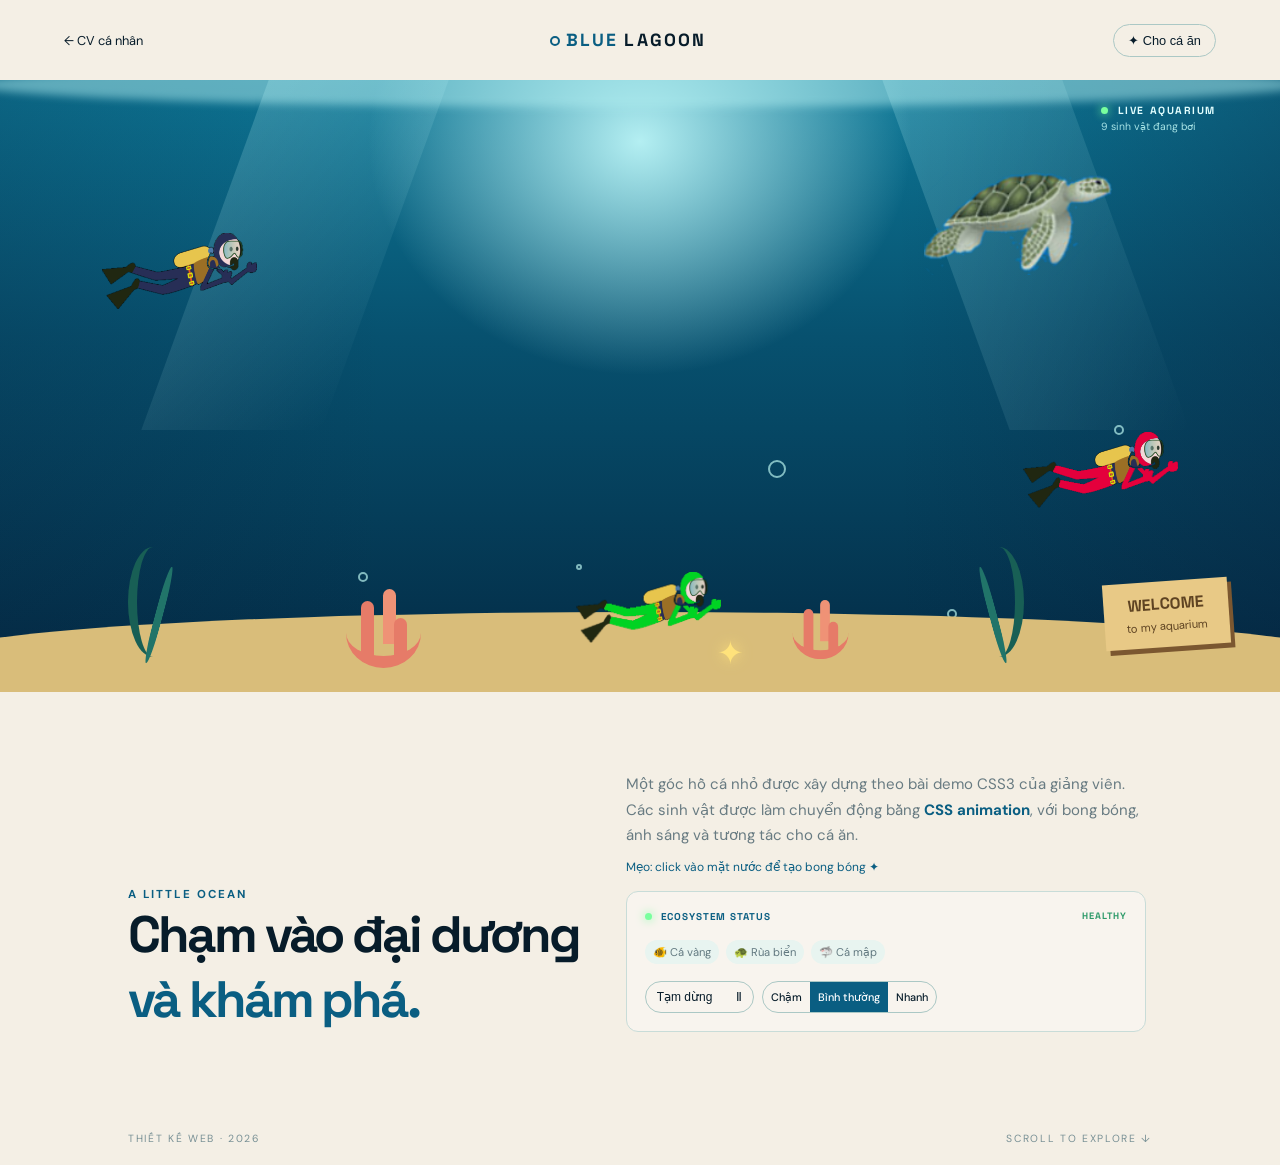
==== commit eb98d484: "Fix green diver layering and simplify aquarium copy Co-authored-by: Copilot <223556219+Copilot@users" ====
--- a/aquarium/index.html
+++ b/aquarium/index.html
@@ -5,7 +5,7 @@
     <meta name="viewport" content="width=device-width, initial-scale=1.0">
     <meta name="description" content="Hồ cá tương tác - bài tập Thiết kế Web">
     <title>Hồ cá | Bài tập Thiết kế Web</title>
-    <link rel="stylesheet" href="style.css">
+    <link rel="stylesheet" href="style.css?v=fixdiver">
 </head>
 <body>
     <header class="topbar">
@@ -18,7 +18,7 @@
             <div class="water-surface"></div>
             <div class="light-ray ray-one"></div><div class="light-ray ray-two"></div>
             <div class="bubbles" aria-hidden="true"><i></i><i></i><i></i><i></i><i></i></div>
-            <div class="water-label"><span class="live-dot"></span> LIVE AQUARIUM <small>9 sinh vật đang bơi</small></div>
+            <div class="water-label" aria-live="polite"><span class="live-dot"></span> LIVE AQUARIUM <small id="aquarium-status">9 sinh vật đang bơi</small></div>
             <img class="fish school-fish" src="assets/goldFishSchool.png" alt="Đàn cá vàng">
             <img class="fish school-fish school-fish-two" src="assets/goldFishSchool.png" alt="" aria-hidden="true">
             <img class="fish faint-fish" src="assets/faintSchool.png" alt="Đàn cá xanh">
@@ -40,7 +40,7 @@
                 <h1>Chạm vào đại dương<br><em>và khám phá.</em></h1>
             </div>
             <div class="info-panel">
-                <p class="description">Một góc hồ cá nhỏ được xây dựng theo bài demo CSS3 của giảng viên. Các sinh vật bơi bằng <strong>@keyframes</strong>, có bong bóng, ánh sáng và tương tác cho cá ăn.</p>
+                <p class="description">Một góc hồ cá nhỏ được xây dựng theo bài demo CSS3 của giảng viên. Các sinh vật được làm chuyển động bằng <strong>CSS animation</strong>, với bong bóng, ánh sáng và tương tác cho cá ăn.</p>
                 <p class="hint">Mẹo: click vào mặt nước để tạo bong bóng ✦</p>
                 <div class="aquarium-dashboard">
                     <div class="dashboard-title"><span class="live-dot"></span> ECOSYSTEM STATUS <b>HEALTHY</b></div>
@@ -51,6 +51,6 @@
         </section>
     </main>
     <footer><span>THIẾT KẾ WEB · 2026</span><span>SCROLL TO EXPLORE ↓</span></footer>
-    <script src="script.js?v=fix1"></script>
+    <script src="script.js?v=246e26e"></script>
 </body>
 </html>
--- a/aquarium/style.css
+++ b/aquarium/style.css
@@ -1,5 +1,5 @@
 @import url('https://fonts.googleapis.com/css2?family=DM+Sans:wght@400;500;700&family=Space+Grotesk:wght@500;700&display=swap');
-:root{--ink:#071c2a;--blue:#0a5e82;--cyan:#6ed5d2;--cream:#f4efe5}*{box-sizing:border-box}body{margin:0;background:var(--cream);color:var(--ink);font:15px 'DM Sans',sans-serif}.topbar{height:80px;padding:0 5vw;display:flex;align-items:center;justify-content:space-between}.back-link,.feed-button{color:var(--ink);text-decoration:none;font-size:.8rem;background:none;border:0;cursor:pointer}.feed-button{border:1px solid #abc8c5;border-radius:50px;padding:8px 14px}.feed-button:hover{background:#dcefeb}.title{font:700 1.1rem 'Space Grotesk';letter-spacing:.12em}.title span{color:var(--blue)}.bubble{display:inline-block;width:10px;height:10px;border:2px solid var(--blue);border-radius:50%;margin-right:6px}.aquarium{height:min(68vh,620px);min-height:440px;position:relative;overflow:hidden;background:linear-gradient(180deg,#0d7897 0%,#07516f 42%,#032a44 100%);isolation:isolate;cursor:crosshair}.aquarium:after{content:'';position:absolute;inset:0;background:radial-gradient(ellipse at 50% 10%,#b4eff2 0,transparent 30%),linear-gradient(90deg,rgba(8,28,55,.2),transparent 30%,transparent 70%,rgba(8,28,55,.3));z-index:-1}.water-surface{position:absolute;top:-18px;left:-2%;width:104%;height:45px;background:#b1eef0;opacity:.5;border-radius:50%;filter:blur(4px)}.light-ray{position:absolute;top:0;width:180px;height:350px;background:linear-gradient(130deg,rgba(200,255,255,.2),transparent);transform:skewX(-20deg)}.ray-one{left:16%}.ray-two{right:12%;transform:skewX(20deg)}.water-label{position:absolute;top:24px;right:5%;z-index:6;color:#e3ffff;font:700 .65rem 'Space Grotesk';letter-spacing:.15em}.water-label small{display:block;color:#a8e4e6;font:400 .65rem 'DM Sans';letter-spacing:0;margin-top:3px}.live-dot{display:inline-block;width:7px;height:7px;border-radius:50%;background:#79ff9e;box-shadow:0 0 10px #79ff9e;margin-right:5px;animation:pulse 1.4s infinite}.fish,.animal,.diver{position:absolute;z-index:2;user-select:none}.fish{width:140px}.school-fish{top:25%;left:-18%;animation:fish-cross 13s linear infinite}.school-fish-two{top:43%;left:-35%;width:105px;animation-duration:17s;animation-delay:-8s}.faint-fish{width:175px;top:48%;right:-25%;opacity:.75;animation:blue-cross 16s linear infinite}.faint-fish-two{top:64%;right:-35%;width:125px;animation-duration:20s;animation-delay:-14s}.animal{width:190px}.turtle{top:15%;right:13%;animation:turtle-path 12s ease-in-out infinite}.shark{width:230px;bottom:18%;left:-26%;animation:shark-path 18s linear infinite}.diver{width:155px}.diver-one{top:25%;left:8%;animation:dive 8s ease-in-out infinite}.diver-two{bottom:30%;right:8%;animation:dive 10s ease-in-out infinite reverse}.diver-three{width:145px;bottom:8%;left:45%;animation:dive 9s ease-in-out infinite 1s}.sand{position:absolute;bottom:-45px;left:-5%;width:110%;height:125px;background:#d9bd7a;border-radius:50% 50% 0 0/35% 35% 0 0;z-index:3}.seaweed{position:absolute;bottom:35px;width:50px;height:110px;border-left:9px solid #185f55;border-radius:50%;z-index:4}.seaweed:after{content:'';position:absolute;left:18px;top:18px;height:100px;border-left:8px solid #217469;border-radius:50%;transform:rotate(15deg)}.seaweed-left{left:10%}.seaweed-right{right:20%;transform:scaleX(-1)}.coral{position:absolute;bottom:24px;width:75px;height:70px;z-index:4;border-bottom:12px solid #e67b68;border-radius:50%}.coral:before,.coral:after{content:'';position:absolute;bottom:0;width:13px;border-radius:15px 15px 0 0;background:#e67b68}.coral:before{left:15px;height:55px;box-shadow:22px -12px 0 #ef9276}.coral:after{left:48px;height:38px}.coral-left{left:27%}.coral-right{right:33%;transform:scale(.75)}.treasure{position:absolute;bottom:18px;left:56%;z-index:4;color:#ffe27b;font-size:2rem;text-shadow:0 0 14px #ffe27b;animation:glow 2s infinite}.sign{position:absolute;z-index:5;bottom:45px;right:4%;padding:12px 22px;background:#e8c986;color:#5e4322;text-align:center;font:700 1rem 'Space Grotesk';transform:rotate(-4deg);box-shadow:4px 5px 0 #7b5730}.sign small{font:400 .7rem 'DM Sans'}.bubbles i{position:absolute;bottom:18%;left:28%;width:10px;height:10px;border:2px solid #b6f1ec;border-radius:50%;opacity:.7;animation:rise 6s infinite}.bubbles i:nth-child(2){left:60%;bottom:35%;width:18px;height:18px;animation-delay:1s}.bubbles i:nth-child(3){left:74%;bottom:12%;animation-delay:2.5s}.bubbles i:nth-child(4){left:45%;bottom:20%;width:6px;height:6px;animation-delay:3s}.bubbles i:nth-child(5){left:87%;bottom:42%;animation-delay:1.5s}.food-zone{position:absolute;inset:0;z-index:7;pointer-events:none}.food{position:absolute;width:8px;height:8px;background:#f1cc65;border-radius:50%;animation:food-fall 2.8s ease-in forwards;box-shadow:0 0 7px #ffe8a3}.water-ripple{position:absolute;width:25px;height:25px;border:2px solid #b8ffff;border-radius:50%;z-index:8;pointer-events:none;animation:ripple 1.4s ease-out forwards}.info{padding:80px 10vw;display:grid;grid-template-columns:1fr 1.4fr 1fr;gap:40px;align-items:end}.eyebrow{font-size:.72rem;letter-spacing:.18em;color:var(--blue);font-weight:700;margin:0}.info h1{font:700 clamp(2.2rem,4vw,4.2rem) 'Space Grotesk';letter-spacing:-.06em;margin:0}.info h1 em{color:var(--blue);font-style:normal}.description{max-width:300px;color:#687b82;line-height:1.7}.description strong{color:var(--blue)}.hint{color:#0a5e82;font-size:.75rem;grid-column:2;margin:0}.motion-button{border:1px solid #abc8c5;border-radius:50px;background:transparent;padding:12px 18px;color:var(--ink);cursor:pointer;justify-self:end}.motion-button span{margin-left:20px}footer{display:flex;justify-content:space-between;padding:20px 10vw;font-size:.65rem;letter-spacing:.16em;color:#789095}@keyframes fish-cross{0%{transform:translateX(0) scaleX(1)}45%{transform:translateX(65vw) translateY(28px) scaleX(1)}50%{transform:translateX(72vw) translateY(24px) scaleX(-1)}95%{transform:translateX(-4vw) translateY(-18px) scaleX(-1)}100%{transform:translateX(0) translateY(0) scaleX(1)}}@keyframes blue-cross{0%{transform:translateX(0) scaleX(-1)}48%{transform:translateX(-70vw) translateY(-25px) scaleX(-1)}52%{transform:translateX(-76vw) translateY(-20px) scaleX(1)}100%{transform:translateX(0) translateY(10px) scaleX(1)}}@keyframes shark-path{0%{transform:translateX(0) scaleX(1)}48%{transform:translateX(72vw) translateY(-35px) scaleX(1)}52%{transform:translateX(78vw) translateY(-35px) scaleX(-1)}100%{transform:translateX(0) translateY(12px) scaleX(-1)}}@keyframes turtle-path{0%,100%{transform:translate(0,0) rotate(2deg)}35%{transform:translate(-90px,35px) rotate(-5deg)}70%{transform:translate(-230px,10px) rotate(4deg)}}@keyframes float{50%{transform:translateY(-20px) rotate(3deg)}}@keyframes dive{50%{transform:translateY(25px) rotate(-4deg)}}@keyframes rise{to{transform:translateY(-230px);opacity:0}}@keyframes pulse{50%{opacity:.35}}@keyframes glow{50%{opacity:.45;transform:scale(1.2)}}@keyframes ripple{to{transform:scale(4);opacity:0}}@keyframes food-fall{0%{transform:translateY(0);opacity:1}100%{transform:translateY(340px) scale(.5);opacity:0}}.paused *{animation-play-state:paused!important}@media(max-width:750px){.topbar{padding:0 20px}.title{font-size:.8rem}.aquarium{min-height:500px}.diver{width:110px}.shark{width:180px;left:-35%}.turtle{width:150px;right:2%}.school-fish{left:-35%}.coral-left{left:18%}.coral-right{right:15%}.info{padding:55px 24px;display:block}.info h1{margin:18px 0}.description{max-width:none}.hint{margin-top:15px}.motion-button{margin-top:20px}.footer{padding:20px 24px}.footer span:last-child{display:none}}
+:root{--ink:#071c2a;--blue:#0a5e82;--cyan:#6ed5d2;--cream:#f4efe5}*{box-sizing:border-box}body{margin:0;background:var(--cream);color:var(--ink);font:15px 'DM Sans',sans-serif}.topbar{height:80px;padding:0 5vw;display:flex;align-items:center;justify-content:space-between}.back-link,.feed-button{color:var(--ink);text-decoration:none;font-size:.8rem;background:none;border:0;cursor:pointer}.feed-button{border:1px solid #abc8c5;border-radius:50px;padding:8px 14px}.feed-button:hover{background:#dcefeb}.title{font:700 1.1rem 'Space Grotesk';letter-spacing:.12em}.title span{color:var(--blue)}.bubble{display:inline-block;width:10px;height:10px;border:2px solid var(--blue);border-radius:50%;margin-right:6px}.aquarium{height:min(68vh,620px);min-height:440px;position:relative;overflow:hidden;background:linear-gradient(180deg,#0d7897 0%,#07516f 42%,#032a44 100%);isolation:isolate;cursor:crosshair}.aquarium:after{content:'';position:absolute;inset:0;background:radial-gradient(ellipse at 50% 10%,#b4eff2 0,transparent 30%),linear-gradient(90deg,rgba(8,28,55,.2),transparent 30%,transparent 70%,rgba(8,28,55,.3));z-index:-1}.water-surface{position:absolute;top:-18px;left:-2%;width:104%;height:45px;background:#b1eef0;opacity:.5;border-radius:50%;filter:blur(4px)}.light-ray{position:absolute;top:0;width:180px;height:350px;background:linear-gradient(130deg,rgba(200,255,255,.2),transparent);transform:skewX(-20deg)}.ray-one{left:16%}.ray-two{right:12%;transform:skewX(20deg)}.water-label{position:absolute;top:24px;right:5%;z-index:6;color:#e3ffff;font:700 .65rem 'Space Grotesk';letter-spacing:.15em}.water-label small{display:block;color:#a8e4e6;font:400 .65rem 'DM Sans';letter-spacing:0;margin-top:3px}.live-dot{display:inline-block;width:7px;height:7px;border-radius:50%;background:#79ff9e;box-shadow:0 0 10px #79ff9e;margin-right:5px;animation:pulse 1.4s infinite}.fish,.animal,.diver{position:absolute;z-index:2;user-select:none}.fish{width:140px}.school-fish{top:25%;left:-18%;animation:fish-cross 13s linear infinite}.school-fish-two{top:43%;left:-35%;width:105px;animation-duration:17s;animation-delay:-8s}.faint-fish{width:175px;top:48%;right:-25%;opacity:.75;animation:blue-cross 16s linear infinite}.faint-fish-two{top:64%;right:-35%;width:125px;animation-duration:20s;animation-delay:-14s}.animal{width:190px}.turtle{top:15%;right:13%;animation:turtle-path 12s ease-in-out infinite}.shark{width:230px;bottom:18%;left:-26%;animation:shark-path 18s linear infinite}.diver{width:155px}.diver-one{top:25%;left:8%;animation:dive 8s ease-in-out infinite}.diver-two{bottom:30%;right:8%;animation:dive 10s ease-in-out infinite reverse}.diver-one,.diver-two,.diver-three{z-index:6}.diver-three{width:145px;bottom:8%;left:45%;animation:dive 9s ease-in-out infinite 1s}.sand{position:absolute;bottom:-45px;left:-5%;width:110%;height:125px;background:#d9bd7a;border-radius:50% 50% 0 0/35% 35% 0 0;z-index:3}.seaweed{position:absolute;bottom:35px;width:50px;height:110px;border-left:9px solid #185f55;border-radius:50%;z-index:4}.seaweed:after{content:'';position:absolute;left:18px;top:18px;height:100px;border-left:8px solid #217469;border-radius:50%;transform:rotate(15deg)}.seaweed-left{left:10%}.seaweed-right{right:20%;transform:scaleX(-1)}.coral{position:absolute;bottom:24px;width:75px;height:70px;z-index:4;border-bottom:12px solid #e67b68;border-radius:50%}.coral:before,.coral:after{content:'';position:absolute;bottom:0;width:13px;border-radius:15px 15px 0 0;background:#e67b68}.coral:before{left:15px;height:55px;box-shadow:22px -12px 0 #ef9276}.coral:after{left:48px;height:38px}.coral-left{left:27%}.coral-right{right:33%;transform:scale(.75)}.treasure{position:absolute;bottom:18px;left:56%;z-index:4;color:#ffe27b;font-size:2rem;text-shadow:0 0 14px #ffe27b;animation:glow 2s infinite}.sign{position:absolute;z-index:5;bottom:45px;right:4%;padding:12px 22px;background:#e8c986;color:#5e4322;text-align:center;font:700 1rem 'Space Grotesk';transform:rotate(-4deg);box-shadow:4px 5px 0 #7b5730}.sign small{font:400 .7rem 'DM Sans'}.bubbles i{position:absolute;bottom:18%;left:28%;width:10px;height:10px;border:2px solid #b6f1ec;border-radius:50%;opacity:.7;animation:rise 6s infinite}.bubbles i:nth-child(2){left:60%;bottom:35%;width:18px;height:18px;animation-delay:1s}.bubbles i:nth-child(3){left:74%;bottom:12%;animation-delay:2.5s}.bubbles i:nth-child(4){left:45%;bottom:20%;width:6px;height:6px;animation-delay:3s}.bubbles i:nth-child(5){left:87%;bottom:42%;animation-delay:1.5s}.food-zone{position:absolute;inset:0;z-index:7;pointer-events:none}.food{position:absolute;width:8px;height:8px;background:#f1cc65;border-radius:50%;animation:food-fall 2.8s ease-in forwards;box-shadow:0 0 7px #ffe8a3}.water-ripple{position:absolute;width:25px;height:25px;border:2px solid #b8ffff;border-radius:50%;z-index:8;pointer-events:none;animation:ripple 1.4s ease-out forwards}.info{padding:80px 10vw;display:grid;grid-template-columns:1fr 1.4fr 1fr;gap:40px;align-items:end}.eyebrow{font-size:.72rem;letter-spacing:.18em;color:var(--blue);font-weight:700;margin:0}.info h1{font:700 clamp(2.2rem,4vw,4.2rem) 'Space Grotesk';letter-spacing:-.06em;margin:0}.info h1 em{color:var(--blue);font-style:normal}.description{max-width:300px;color:#687b82;line-height:1.7}.description strong{color:var(--blue)}.hint{color:#0a5e82;font-size:.75rem;grid-column:2;margin:0}.motion-button{border:1px solid #abc8c5;border-radius:50px;background:transparent;padding:12px 18px;color:var(--ink);cursor:pointer;justify-self:end}.motion-button span{margin-left:20px}footer{display:flex;justify-content:space-between;padding:20px 10vw;font-size:.65rem;letter-spacing:.16em;color:#789095}@keyframes fish-cross{0%{transform:translateX(0) scaleX(1)}45%{transform:translateX(65vw) translateY(28px) scaleX(1)}50%{transform:translateX(72vw) translateY(24px) scaleX(-1)}95%{transform:translateX(-4vw) translateY(-18px) scaleX(-1)}100%{transform:translateX(0) translateY(0) scaleX(1)}}@keyframes blue-cross{0%{transform:translateX(0) scaleX(-1)}48%{transform:translateX(-70vw) translateY(-25px) scaleX(-1)}52%{transform:translateX(-76vw) translateY(-20px) scaleX(1)}100%{transform:translateX(0) translateY(10px) scaleX(1)}}@keyframes shark-path{0%{transform:translateX(0) scaleX(1)}48%{transform:translateX(72vw) translateY(-35px) scaleX(1)}52%{transform:translateX(78vw) translateY(-35px) scaleX(-1)}100%{transform:translateX(0) translateY(12px) scaleX(-1)}}@keyframes turtle-path{0%,100%{transform:translate(0,0) rotate(2deg)}35%{transform:translate(-90px,35px) rotate(-5deg)}70%{transform:translate(-230px,10px) rotate(4deg)}}@keyframes float{50%{transform:translateY(-20px) rotate(3deg)}}@keyframes dive{50%{transform:translateY(25px) rotate(-4deg)}}@keyframes rise{to{transform:translateY(-230px);opacity:0}}@keyframes pulse{50%{opacity:.35}}@keyframes glow{50%{opacity:.45;transform:scale(1.2)}}@keyframes ripple{to{transform:scale(4);opacity:0}}@keyframes food-fall{0%{transform:translateY(0);opacity:1}100%{transform:translateY(340px) scale(.5);opacity:0}}.paused *{animation-play-state:paused!important}@media(max-width:750px){.topbar{padding:0 20px}.title{font-size:.8rem}.aquarium{min-height:500px}.diver{width:110px}.shark{width:180px;left:-35%}.turtle{width:150px;right:2%}.school-fish{left:-35%}.coral-left{left:18%}.coral-right{right:15%}.info{padding:55px 24px;display:block}.info h1{margin:18px 0}.description{max-width:none}.hint{margin-top:15px}.motion-button{margin-top:20px}.footer{padding:20px 24px}.footer span:last-child{display:none}}
 .aquarium-dashboard{border:1px solid #c8dcd8;border-radius:12px;padding:18px;background:rgba(255,255,255,.32);min-width:230px}.dashboard-title{font:700 .62rem 'Space Grotesk';letter-spacing:.1em;color:var(--blue)}.dashboard-title b{float:right;color:#2d9a69;font-size:.58rem}.species{display:flex;flex-wrap:wrap;gap:7px;margin:17px 0;color:#627980;font-size:.7rem}.species span{background:#e8f4f0;border-radius:50px;padding:5px 8px}.controls{display:flex;flex-wrap:wrap;gap:8px}.motion-button{margin:0!important;padding:8px 11px;font-size:.75rem}.speed-controls{display:flex;border:1px solid #abc8c5;border-radius:50px;overflow:hidden}.speed-controls button{border:0;background:transparent;color:var(--ink);font:500 .68rem 'DM Sans';padding:7px 8px;cursor:pointer}.speed-controls button.active,.speed-controls button:hover{background:var(--blue);color:#fff}.speed-slow .school-fish{animation-duration:22s}.speed-slow .school-fish-two{animation-duration:28s}.speed-slow .faint-fish{animation-duration:25s}.speed-slow .faint-fish-two{animation-duration:30s}.speed-slow .shark{animation-duration:28s}.speed-fast .school-fish{animation-duration:8s}.speed-fast .school-fish-two{animation-duration:11s}.speed-fast .faint-fish{animation-duration:10s}.speed-fast .faint-fish-two{animation-duration:13s}.speed-fast .shark{animation-duration:12s}@media(max-width:950px){.info{grid-template-columns:1fr 1.15fr!important;gap:24px!important;padding:55px 7vw!important}.hint{grid-column:2}.aquarium-dashboard{grid-column:2}.info h1{font-size:3rem!important}}@media(max-width:750px){.aquarium-dashboard{grid-column:1;margin-top:25px}.hint{grid-column:1}.controls{display:block}.speed-controls{display:inline-flex;margin-top:10px}.info h1{font-size:2.4rem!important}}
 /* Improved bottom layout */
 .info{grid-template-columns:1fr 1.15fr}
@@ -10,3 +10,4 @@
 .aquarium-dashboard{width:100%;max-width:520px}
 .aquarium{cursor:crosshair}
 @media(max-width:750px){.info{display:block!important}.info-panel{margin-top:24px}.aquarium-dashboard{max-width:none}.species{justify-content:flex-start}.controls{display:flex}}
+.title{white-space:nowrap}.topbar{min-width:0}.feed-button{white-space:nowrap}.speed-controls button:focus-visible,.motion-button:focus-visible,.feed-button:focus-visible,.back-link:focus-visible{outline:3px solid #d9f36a;outline-offset:3px}@media(max-width:750px){.topbar{height:72px}.title{font-size:.72rem}.back-link{font-size:.72rem}.feed-button{font-size:.72rem;padding:7px 10px}.aquarium{min-height:500px}.water-label{top:18px;right:18px}.water-label small{max-width:130px;text-align:right}.species span{font-size:.68rem}.speed-controls button{min-height:34px}.motion-button{min-height:34px}}@media(prefers-reduced-motion:reduce){.aquarium *{animation-duration:.001ms!important;animation-iteration-count:1!important}}
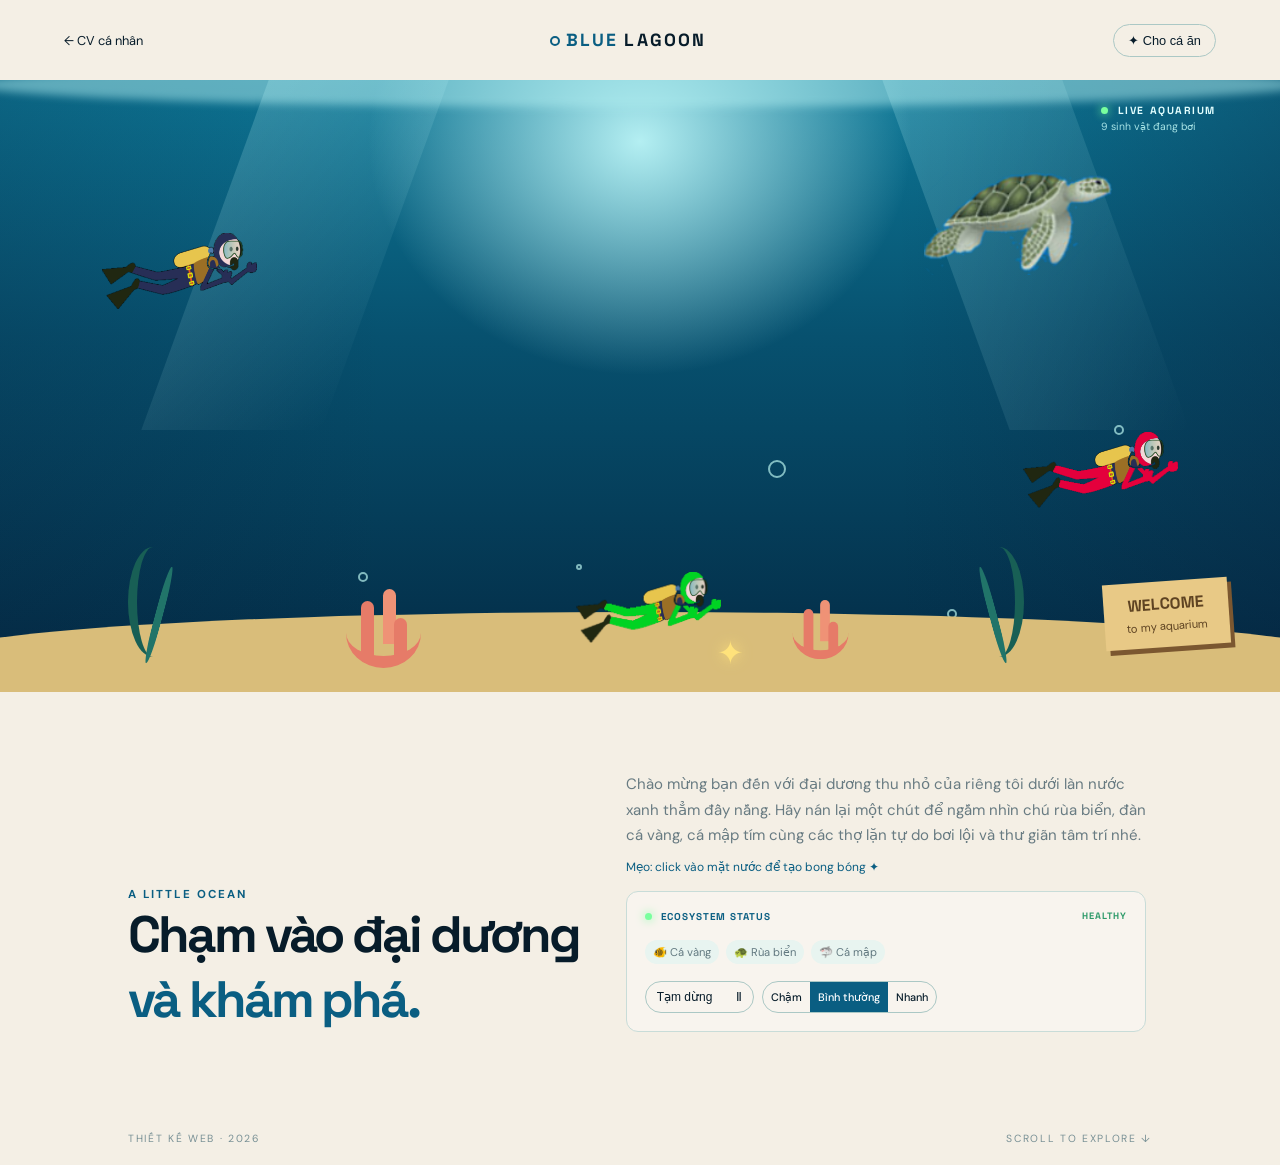
==== commit 5a0725c5: "Update aquarium welcome copy Co-authored-by: Copilot <223556219+Copilot@users.noreply.github.com>" ====
--- a/aquarium/index.html
+++ b/aquarium/index.html
@@ -40,7 +40,7 @@
                 <h1>Chạm vào đại dương<br><em>và khám phá.</em></h1>
             </div>
             <div class="info-panel">
-                <p class="description">Một góc hồ cá nhỏ được xây dựng theo bài demo CSS3 của giảng viên. Các sinh vật được làm chuyển động bằng <strong>CSS animation</strong>, với bong bóng, ánh sáng và tương tác cho cá ăn.</p>
+                <p class="description">Chào mừng bạn đến với đại dương thu nhỏ của riêng tôi dưới làn nước xanh thẳm đầy nắng. Hãy nán lại một chút để ngắm nhìn chú rùa biển, đàn cá vàng, cá mập tím cùng các thợ lặn tự do bơi lội và thư giãn tâm trí nhé.</p>
                 <p class="hint">Mẹo: click vào mặt nước để tạo bong bóng ✦</p>
                 <div class="aquarium-dashboard">
                     <div class="dashboard-title"><span class="live-dot"></span> ECOSYSTEM STATUS <b>HEALTHY</b></div>
